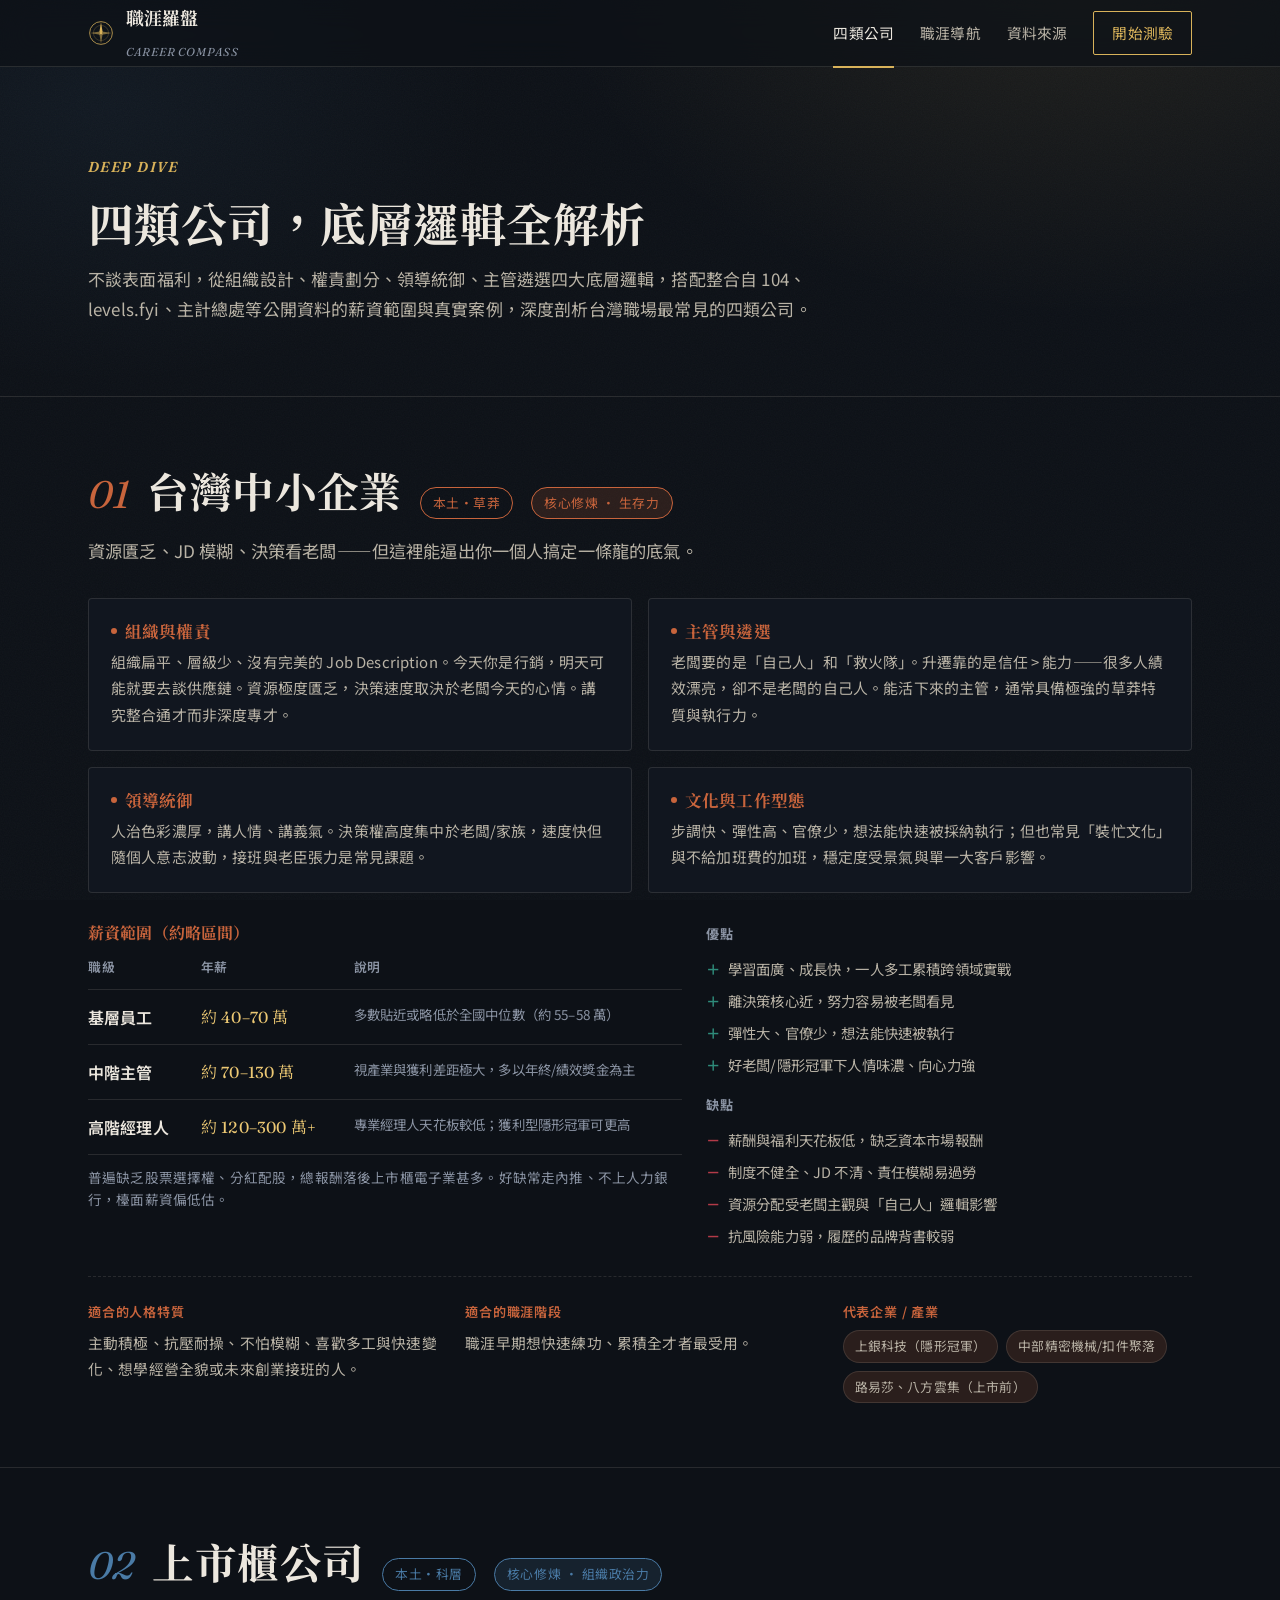
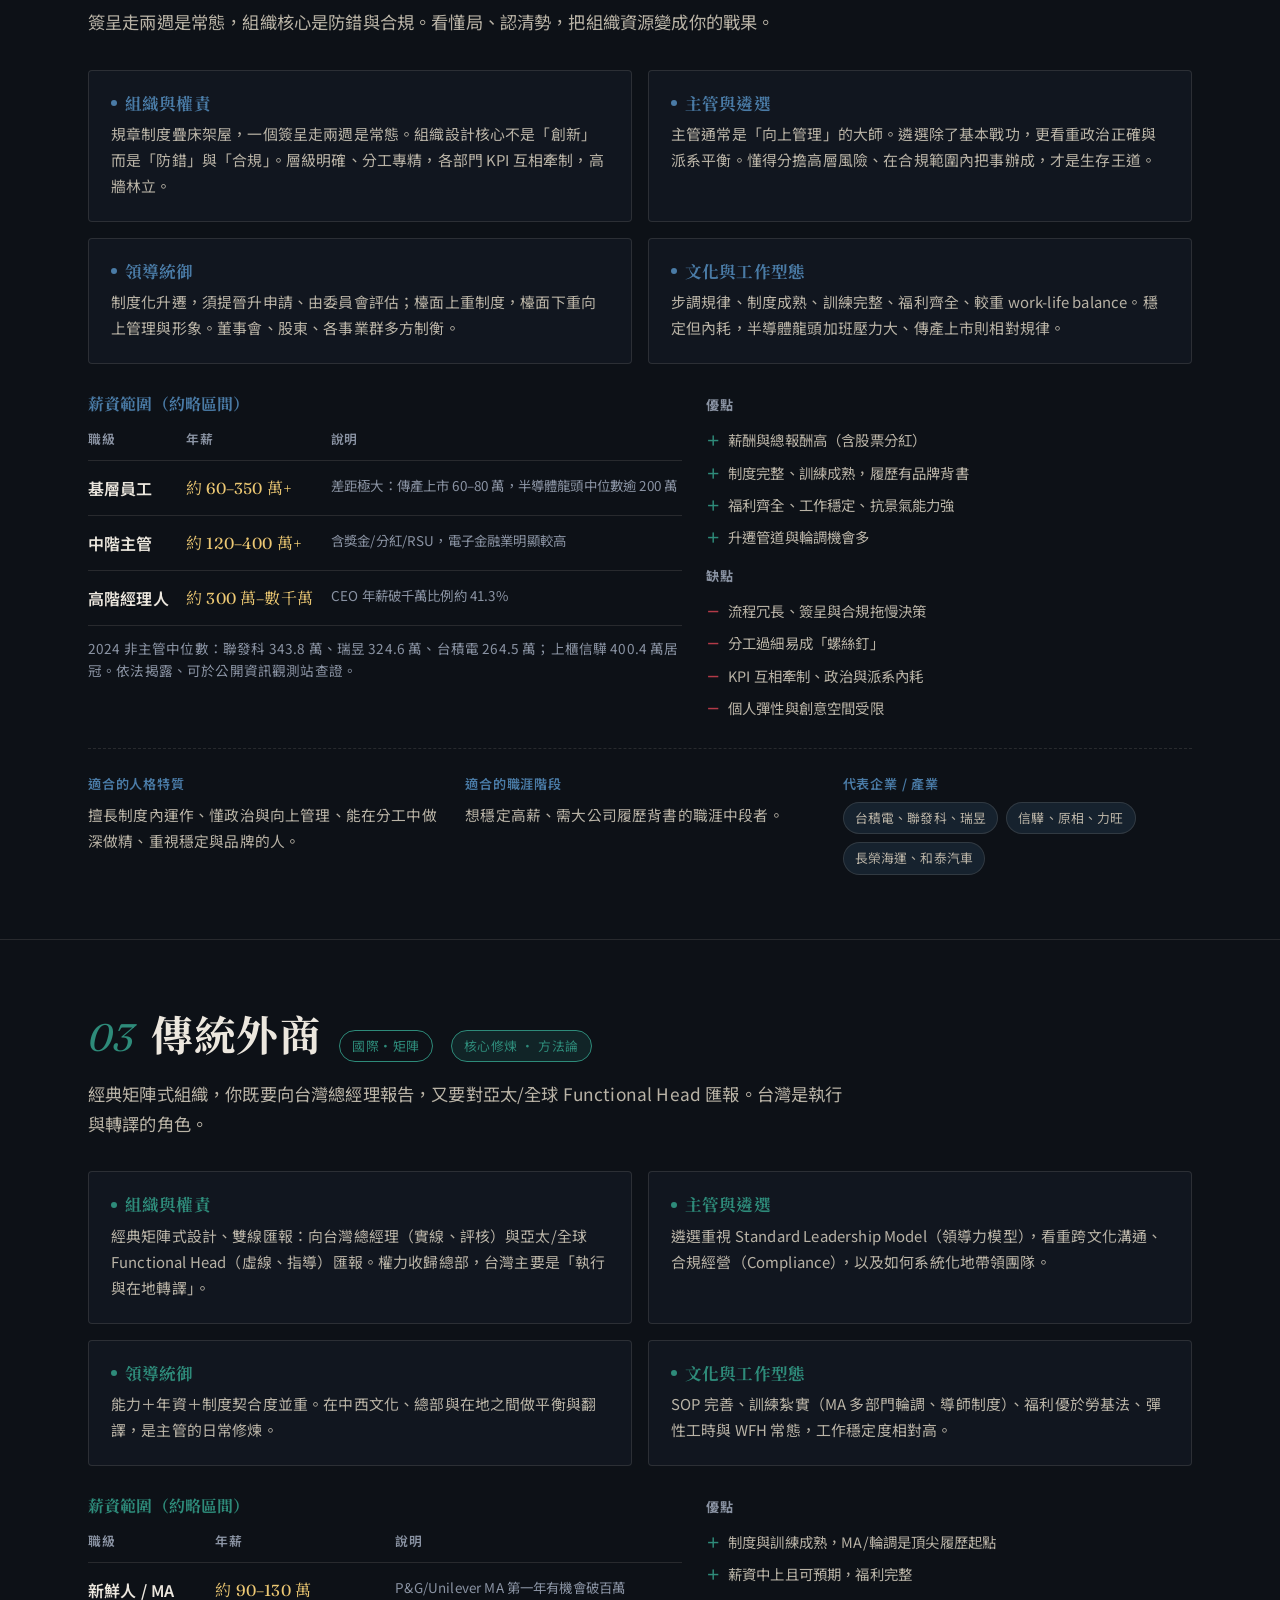
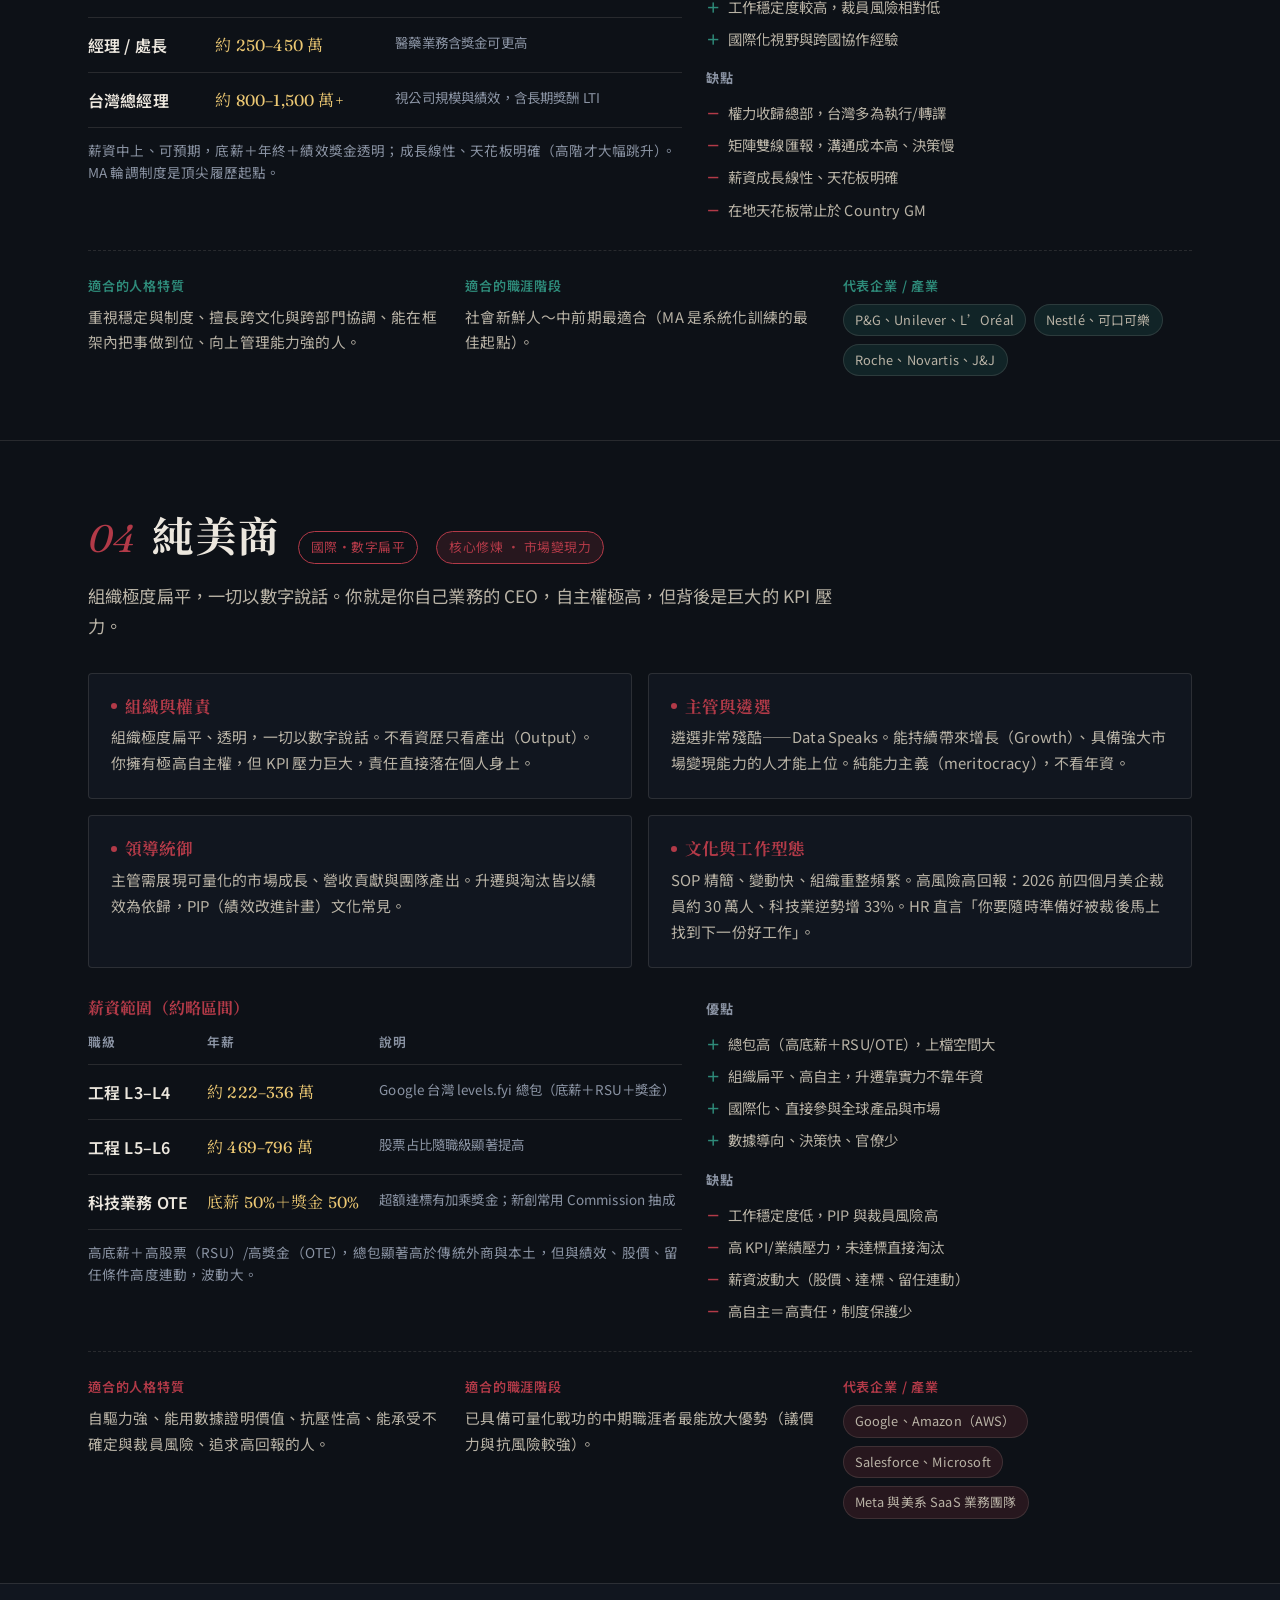
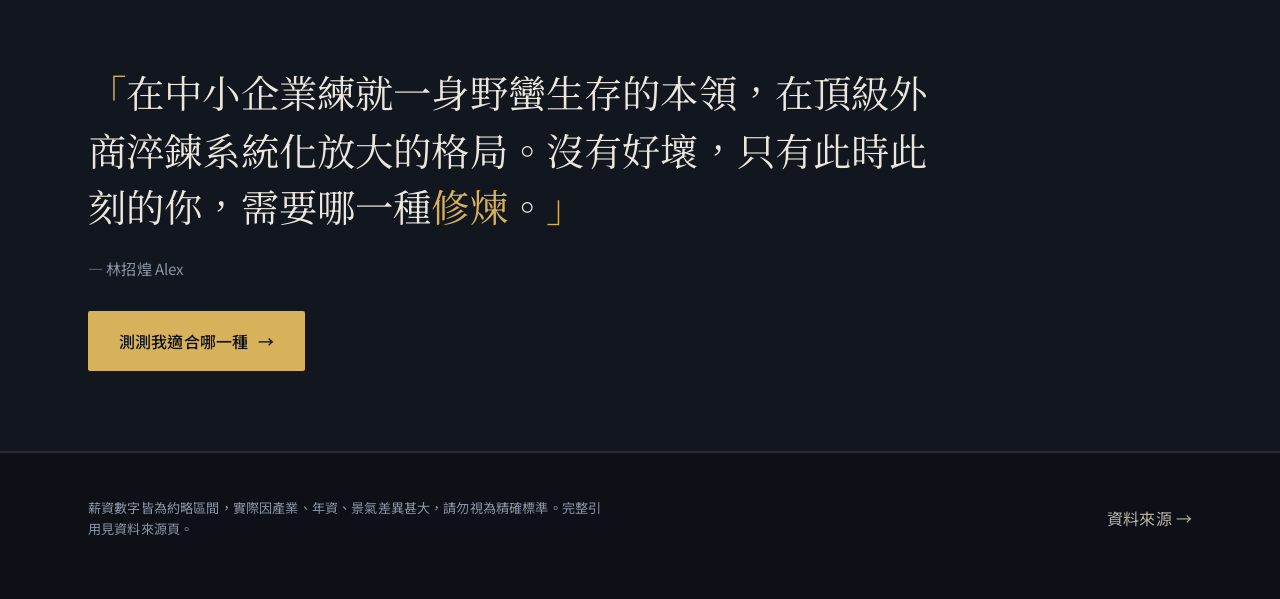
==== companies.html @ cc885fce "feat: 職涯羅盤 Career Compass 互動式視覺化網站 - 六頁靜態網站（index/companies/quiz/result/navigator/sources） - 2×2 模型定" ====
<!DOCTYPE html>
<html lang="zh-Hant">
<head>
<meta charset="UTF-8" />
<meta name="viewport" content="width=device-width, initial-scale=1.0" />
<title>四類公司深度剖析 — 職涯羅盤</title>
<meta name="description" content="台灣中小企業、上市櫃公司、傳統外商、純美商——薪資範圍、組織權責、領導遴選、文化與真實案例的深度比較。" />
<link rel="preconnect" href="https://fonts.googleapis.com" />
<link rel="preconnect" href="https://fonts.gstatic.com" crossorigin />
<link href="https://fonts.googleapis.com/css2?family=Fraunces:ital,opsz,wght@0,9..144,500;0,9..144,600;1,9..144,500;1,9..144,600&family=Noto+Sans+TC:wght@400;500;700&family=Noto+Serif+TC:wght@500;700;900&display=swap" rel="stylesheet" />
<link rel="stylesheet" href="css/styles.css" />
</head>
<body>

<header class="nav">
  <div class="wrap nav-inner">
    <a class="brand" href="index.html">
      <svg class="rose" viewBox="0 0 48 48" fill="none" aria-hidden="true">
        <circle cx="24" cy="24" r="21" stroke="currentColor" stroke-width="1.4"/>
        <circle cx="24" cy="24" r="14" stroke="currentColor" stroke-width="0.8" opacity="0.5"/>
        <path d="M24 4 L27 22 L24 24 L21 22 Z" fill="currentColor"/>
        <path d="M24 44 L21 26 L24 24 L27 26 Z" fill="currentColor" opacity="0.55"/>
        <path d="M4 24 L22 21 L24 24 L22 27 Z" fill="currentColor" opacity="0.55"/>
        <path d="M44 24 L26 27 L24 24 L26 21 Z" fill="currentColor" opacity="0.55"/>
        <circle cx="24" cy="24" r="2.4" fill="currentColor"/>
      </svg>
      <span>職涯羅盤<br><small>CAREER COMPASS</small></span>
    </a>
    <nav class="nav-links">
      <a href="companies.html">四類公司</a>
      <a href="navigator.html">職涯導航</a>
      <a href="sources.html">資料來源</a>
      <a class="nav-cta" href="quiz.html">開始測驗</a>
    </nav>
    <button class="nav-toggle" aria-label="選單">
      <svg width="26" height="26" viewBox="0 0 24 24" fill="none" stroke="currentColor" stroke-width="1.6"><path d="M3 6h18M3 12h18M3 18h18"/></svg>
    </button>
  </div>
</header>

<main>
  <section class="section" style="padding-bottom:24px">
    <div class="wrap">
      <div class="section-head">
        <span class="section-num">DEEP DIVE</span>
        <h2>四類公司，底層邏輯全解析</h2>
        <p>不談表面福利，從組織設計、權責劃分、領導統御、主管遴選四大底層邏輯，搭配整合自 104、levels.fyi、主計總處等公開資料的薪資範圍與真實案例，深度剖析台灣職場最常見的四類公司。</p>
      </div>
    </div>
  </section>

  <div id="blocks"></div>

  <section class="quote-band">
    <div class="wrap">
      <p class="bigquote"><span class="mark">「</span>在中小企業練就一身野蠻生存的本領，在頂級外商淬鍊系統化放大的格局。沒有好壞，只有此時此刻的你，需要哪一種<span style="color:var(--gold)">修煉</span>。<span class="mark">」</span></p>
      <p class="by">— 林招煌 Alex</p>
      <div style="margin-top:30px"><a class="btn btn-gold" href="quiz.html">測測我適合哪一種 <span class="arrow">→</span></a></div>
    </div>
  </section>
</main>

<footer class="footer">
  <div class="wrap footer-inner">
    <div class="small">薪資數字皆為約略區間，實際因產業、年資、景氣差異甚大，請勿視為精確標準。完整引用見資料來源頁。</div>
    <div><a href="sources.html">資料來源 →</a></div>
  </div>
</footer>

<noscript><div class="wrap" style="padding:40px 0;color:var(--paper-dim)">本站的互動內容需要啟用 JavaScript。</div></noscript>
<script src="js/data.js"></script>
<script src="js/main.js"></script>
<script>
(function () {
  var root = document.getElementById('blocks');
  if (!root || !window.CC) return;
  CC.ORDER.forEach(function (k, i) {
    var c = CC.COMPANIES[k];
    var sec = document.createElement('section');
    sec.className = 'company-block reveal';
    sec.id = k;
    sec.style.setProperty('--co', c.color);
    sec.style.setProperty('--co-soft', c.colorSoft);

    var dims = c.dimensions.map(function (d) {
      return '<div class="dim"><h4>' + d.h + '</h4><p>' + d.t + '</p></div>';
    }).join('');

    var sal = c.salary.map(function (s) {
      return '<tr><td class="lv">' + s.lv + '</td><td class="rg">' + s.range + '</td><td class="nt">' + s.note + '</td></tr>';
    }).join('');

    var pros = c.pros.map(function (p) { return '<li>' + p + '</li>'; }).join('');
    var cons = c.cons.map(function (p) { return '<li>' + p + '</li>'; }).join('');
    var tags = c.examples.map(function (e) { return '<span>' + e + '</span>'; }).join('');

    sec.innerHTML =
      '<div class="wrap">' +
        '<div class="company-head">' +
          '<span class="ord">0' + (i + 1) + '</span>' +
          '<h2>' + c.name + '</h2>' +
          '<span class="pill">' + c.quadrant + '</span>' +
          '<span class="pill" style="background:var(--co-soft)">核心修煉 · ' + c.ability + '</span>' +
        '</div>' +
        '<p class="company-lead">' + c.oneLiner + '</p>' +
        '<div class="dim-grid">' + dims + '</div>' +
        '<div class="info-cols">' +
          '<div>' +
            '<h4 style="color:var(--co);margin-bottom:14px">薪資範圍（約略區間）</h4>' +
            '<table class="salary-table"><thead><tr><th>職級</th><th>年薪</th><th>說明</th></tr></thead><tbody>' + sal + '</tbody></table>' +
            '<p class="salary-foot">' + c.salaryNote + '</p>' +
          '</div>' +
          '<div class="proscons">' +
            '<div class="pc pros"><h5>優點</h5><ul>' + pros + '</ul></div>' +
            '<div class="pc cons"><h5>缺點</h5><ul>' + cons + '</ul></div>' +
          '</div>' +
        '</div>' +
        '<div class="fit-row">' +
          '<div class="fb"><div class="k">適合的人格特質</div><div class="v">' + c.fit + '</div></div>' +
          '<div class="fb"><div class="k">適合的職涯階段</div><div class="v">' + c.stageFit + '</div></div>' +
          '<div class="fb"><div class="k">代表企業 / 產業</div><div class="tags">' + tags + '</div></div>' +
        '</div>' +
      '</div>';
    root.appendChild(sec);
  });

  // reveal
  document.querySelectorAll('.company-block.reveal').forEach(function (el) {
    if ('IntersectionObserver' in window) {
      new IntersectionObserver(function (es, o) {
        es.forEach(function (e) { if (e.isIntersecting) { e.target.classList.add('in'); o.disconnect(); } });
      }, { threshold: 0.06 }).observe(el);
    } else { el.classList.add('in'); }
  });

  // 若帶 hash，捲動定位
  if (location.hash) {
    var t = document.getElementById(location.hash.slice(1));
    if (t) setTimeout(function () { t.scrollIntoView({ behavior: 'smooth' }); }, 200);
  }
})();
</script>
</body>
</html>
---- css/styles.css ----
/* =========================================================================
   Career Compass — 設計系統「墨色羅盤 / Editorial Compass」
   深墨藍底 · 羅盤金強調 · 編輯雜誌感襯線標題 · 四類公司識別色
   ========================================================================= */

:root {
  /* 底色層次 */
  --ink-900: #0d1117;
  --ink-850: #11161f;
  --ink-800: #161c27;
  --ink-700: #1d2530;
  --ink-600: #283140;
  --line: rgba(232, 226, 211, 0.12);
  --line-strong: rgba(232, 226, 211, 0.22);

  /* 文字 */
  --paper: #ece7de;       /* 暖白 */
  --paper-dim: #b9b3a6;
  --muted: #8a93a3;
  --muted-2: #5f6877;

  /* 強調：羅盤金 */
  --gold: #d8b25a;
  --gold-bright: #ecc873;
  --gold-soft: rgba(216, 178, 90, 0.14);

  /* 四類公司 */
  --c-sme: #c8643c;       /* 中小：土橙 */
  --c-listed: #4a7ba6;    /* 上市櫃：鋼藍 */
  --c-mnc: #2e8b7a;       /* 傳統外商：墨綠 */
  --c-us: #b23a48;        /* 純美商：酒紅 */

  /* 字型 */
  --serif: "Noto Serif TC", "Songti TC", serif;
  --sans: "Noto Sans TC", -apple-system, "PingFang TC", "Microsoft JhengHei", sans-serif;
  --latin: "Fraunces", "Noto Serif TC", serif;

  --maxw: 1160px;
  --radius: 4px;
  --ease: cubic-bezier(0.22, 0.61, 0.36, 1);
}

* { box-sizing: border-box; margin: 0; padding: 0; }

html { scroll-behavior: smooth; }

body {
  background: var(--ink-900);
  color: var(--paper);
  font-family: var(--sans);
  font-size: 16px;
  line-height: 1.75;
  letter-spacing: 0.01em;
  -webkit-font-smoothing: antialiased;
  overflow-x: hidden;
  /* 氛圍：細微金色徑向光暈 + 噪點 */
  background-image:
    radial-gradient(900px 600px at 85% -5%, rgba(216, 178, 90, 0.10), transparent 60%),
    radial-gradient(700px 500px at 8% 12%, rgba(74, 123, 166, 0.08), transparent 55%);
  background-attachment: fixed;
}

/* 噪點顆粒覆層 */
body::before {
  content: "";
  position: fixed; inset: 0; z-index: 0; pointer-events: none;
  opacity: 0.035;
  background-image: url("data:image/svg+xml,%3Csvg xmlns='http://www.w3.org/2000/svg' width='120' height='120'%3E%3Cfilter id='n'%3E%3CfeTurbulence type='fractalNoise' baseFrequency='0.85' numOctaves='3'/%3E%3C/filter%3E%3Crect width='100%25' height='100%25' filter='url(%23n)'/%3E%3C/svg%3E");
}

img { max-width: 100%; display: block; }
a { color: inherit; text-decoration: none; }

.wrap { max-width: var(--maxw); margin: 0 auto; padding: 0 28px; position: relative; z-index: 1; }

/* ---------- 字體基礎 ---------- */
h1, h2, h3, h4 { font-family: var(--serif); font-weight: 700; line-height: 1.22; letter-spacing: 0.01em; }
.serif { font-family: var(--serif); }
.latin { font-family: var(--latin); font-optical-sizing: auto; }

.eyebrow {
  font-family: var(--latin); font-style: italic;
  color: var(--gold); font-size: 0.95rem; letter-spacing: 0.06em;
  display: inline-flex; align-items: center; gap: 0.6em;
}
.eyebrow::before {
  content: ""; width: 34px; height: 1px; background: var(--gold); opacity: 0.7;
}

.section-num {
  font-family: var(--latin); font-weight: 600; font-style: italic;
  color: var(--gold); font-size: 0.9rem; letter-spacing: 0.1em;
}

/* ---------- 頂部導覽 ---------- */
.nav {
  position: sticky; top: 0; z-index: 50;
  backdrop-filter: blur(14px);
  background: rgba(13, 17, 23, 0.72);
  border-bottom: 1px solid var(--line);
}
.nav-inner { display: flex; align-items: center; justify-content: space-between; height: 66px; }
.brand { display: flex; align-items: center; gap: 12px; font-family: var(--serif); font-weight: 700; font-size: 1.12rem; }
.brand .rose { width: 26px; height: 26px; color: var(--gold); animation: spin 36s linear infinite; }
.brand small { font-family: var(--latin); font-style: italic; color: var(--muted); font-weight: 400; font-size: 0.72rem; letter-spacing: 0.08em; }
@keyframes spin { to { transform: rotate(360deg); } }

.nav-links { display: flex; align-items: center; gap: 26px; }
.nav-links a { color: var(--paper-dim); font-size: 0.92rem; position: relative; transition: color 0.25s; }
.nav-links a:hover, .nav-links a.active { color: var(--paper); }
.nav-links a.active::after {
  content: ""; position: absolute; left: 0; right: 0; bottom: -22px; height: 2px; background: var(--gold);
}
.nav-cta {
  border: 1px solid var(--gold); color: var(--gold) !important;
  padding: 8px 18px; border-radius: 2px; font-size: 0.88rem;
  transition: all 0.25s var(--ease);
}
.nav-cta:hover { background: var(--gold); color: var(--ink-900) !important; }
.nav-toggle { display: none; background: none; border: 0; color: var(--paper); cursor: pointer; }

/* ---------- 按鈕 ---------- */
.btn {
  display: inline-flex; align-items: center; gap: 0.6em;
  font-family: var(--sans); font-weight: 500; font-size: 1rem;
  padding: 15px 30px; border-radius: 2px; cursor: pointer;
  border: 1px solid transparent; transition: all 0.28s var(--ease);
}
.btn-gold { background: var(--gold); color: var(--ink-900); }
.btn-gold:hover { background: var(--gold-bright); transform: translateY(-2px); box-shadow: 0 12px 30px -12px var(--gold); }
.btn-ghost { border-color: var(--line-strong); color: var(--paper); }
.btn-ghost:hover { border-color: var(--gold); color: var(--gold); }
.btn .arrow { transition: transform 0.28s var(--ease); }
.btn:hover .arrow { transform: translateX(4px); }

/* ---------- Hero ---------- */
.hero { position: relative; padding: 96px 0 72px; }
.hero-grid { display: grid; grid-template-columns: 1.15fr 0.85fr; gap: 56px; align-items: center; }
.hero h1 {
  font-size: clamp(2.6rem, 6vw, 4.6rem); line-height: 1.06; margin: 22px 0 8px;
}
.hero h1 .accent { color: var(--gold); font-style: italic; font-family: var(--latin); }
.hero .lede { color: var(--paper-dim); font-size: 1.16rem; max-width: 30em; margin: 22px 0 18px; }
.hero .byline { color: var(--muted); font-size: 0.9rem; margin-bottom: 30px; }
.hero-cta { display: flex; gap: 14px; flex-wrap: wrap; }

/* 羅盤視覺 */
.compass-art { position: relative; aspect-ratio: 1; max-width: 420px; margin-left: auto; }
.compass-art svg { width: 100%; height: auto; overflow: visible; }

/* ---------- 區塊標題 ---------- */
.section { padding: 84px 0; position: relative; }
.section-head { max-width: 46em; margin-bottom: 48px; }
.section-head h2 { font-size: clamp(1.9rem, 3.6vw, 2.9rem); margin: 14px 0 14px; }
.section-head p { color: var(--paper-dim); font-size: 1.06rem; }
.divider { height: 1px; background: var(--line); border: 0; }

/* ---------- 四類公司卡 ---------- */
.cards-4 { display: grid; grid-template-columns: repeat(4, 1fr); gap: 18px; }
.ccard {
  position: relative; background: var(--ink-800); border: 1px solid var(--line);
  border-radius: var(--radius); padding: 26px 22px 24px; overflow: hidden;
  transition: transform 0.3s var(--ease), border-color 0.3s, box-shadow 0.3s;
}
.ccard { --co: var(--gold); }
.ccard::before { content: ""; position: absolute; left: 0; top: 0; bottom: 0; width: 3px; background: var(--co); }
.ccard:hover { transform: translateY(-6px); border-color: var(--co); box-shadow: 0 24px 48px -28px rgba(0,0,0,0.8); }
.ccard .qd { font-family: var(--latin); font-style: italic; color: var(--muted); font-size: 0.78rem; letter-spacing: 0.05em; }
.ccard h3 { font-size: 1.32rem; margin: 6px 0 4px; }
.ccard .ability { display: inline-block; color: var(--co); font-weight: 600; font-size: 0.9rem; margin-bottom: 12px; }
.ccard p { color: var(--paper-dim); font-size: 0.92rem; line-height: 1.7; }
.ccard .num { position: absolute; right: 16px; top: 12px; font-family: var(--latin); font-style: italic; font-size: 2.4rem; color: var(--line-strong); }

/* ---------- 公司深度剖析 ---------- */
.company-block { padding: 64px 0; border-top: 1px solid var(--line); position: relative; }
.company-head { display: flex; align-items: baseline; gap: 18px; flex-wrap: wrap; margin-bottom: 8px; }
.company-head .ord { font-family: var(--latin); font-style: italic; font-size: 2.4rem; color: var(--co); }
.company-head h2 { font-size: clamp(1.8rem, 4vw, 2.6rem); }
.company-head .pill {
  font-size: 0.8rem; color: var(--co); border: 1px solid var(--co);
  padding: 4px 12px; border-radius: 999px; letter-spacing: 0.04em;
}
.company-lead { color: var(--paper-dim); font-size: 1.08rem; max-width: 44em; margin: 6px 0 32px; }
.dim-grid { display: grid; grid-template-columns: repeat(2, 1fr); gap: 16px; margin-bottom: 30px; }
.dim {
  background: var(--ink-850); border: 1px solid var(--line); border-radius: var(--radius);
  padding: 22px 22px; transition: border-color 0.25s;
}
.dim:hover { border-color: var(--co); }
.dim h4 { font-size: 1.04rem; color: var(--co); margin-bottom: 8px; display: flex; align-items: center; gap: 8px; }
.dim h4::before { content: ""; width: 6px; height: 6px; border-radius: 50%; background: var(--co); }
.dim p { color: var(--paper-dim); font-size: 0.93rem; }

.info-cols { display: grid; grid-template-columns: 1.1fr 0.9fr; gap: 24px; }
.salary-table { width: 100%; border-collapse: collapse; }
.salary-table th { text-align: left; font-family: var(--sans); font-weight: 600; color: var(--muted); font-size: 0.8rem; padding: 0 0 10px; border-bottom: 1px solid var(--line); letter-spacing: 0.04em; }
.salary-table td { padding: 13px 0; border-bottom: 1px solid var(--line); vertical-align: top; }
.salary-table .lv { font-weight: 600; white-space: nowrap; padding-right: 16px; }
.salary-table .rg { font-family: var(--latin); color: var(--gold-bright); white-space: nowrap; padding-right: 16px; }
.salary-table .nt { color: var(--muted); font-size: 0.84rem; }
.salary-foot { color: var(--muted); font-size: 0.85rem; margin-top: 12px; line-height: 1.6; }

.proscons { display: grid; gap: 16px; }
.pc h5 { font-size: 0.82rem; letter-spacing: 0.08em; color: var(--muted); margin-bottom: 10px; text-transform: uppercase; }
.pc ul { list-style: none; display: grid; gap: 7px; }
.pc li { font-size: 0.9rem; color: var(--paper-dim); padding-left: 22px; position: relative; }
.pc.pros li::before { content: "＋"; position: absolute; left: 0; color: var(--c-mnc); font-weight: 700; }
.pc.cons li::before { content: "－"; position: absolute; left: 0; color: var(--c-us); font-weight: 700; }

.fit-row { display: flex; gap: 28px; flex-wrap: wrap; margin-top: 28px; padding-top: 24px; border-top: 1px dashed var(--line); }
.fit-row .fb { flex: 1; min-width: 220px; }
.fit-row .fb .k { color: var(--co); font-weight: 600; font-size: 0.82rem; letter-spacing: 0.06em; margin-bottom: 6px; }
.fit-row .fb .v { color: var(--paper-dim); font-size: 0.92rem; }
.tags { display: flex; flex-wrap: wrap; gap: 8px; margin-top: 4px; }
.tags span { font-size: 0.8rem; color: var(--paper-dim); background: var(--co-soft, var(--gold-soft)); border: 1px solid var(--line); padding: 4px 11px; border-radius: 999px; }

/* ---------- 金句 ---------- */
.quote-band { padding: 80px 0; border-top: 1px solid var(--line); border-bottom: 1px solid var(--line); background: var(--ink-850); }
.bigquote { font-family: var(--serif); font-size: clamp(1.5rem, 3.4vw, 2.4rem); line-height: 1.45; max-width: 22em; }
.bigquote .mark { color: var(--gold); font-family: var(--latin); }
.bigquote + .by { color: var(--muted); margin-top: 18px; font-size: 0.95rem; }

/* ---------- 測驗 ---------- */
.quiz-shell { max-width: 760px; margin: 0 auto; padding: 60px 0 100px; }
.progress { height: 3px; background: var(--ink-700); border-radius: 999px; overflow: hidden; margin-bottom: 8px; }
.progress > i { display: block; height: 100%; width: 0; background: linear-gradient(90deg, var(--gold), var(--gold-bright)); transition: width 0.5s var(--ease); }
.progress-meta { display: flex; justify-content: space-between; color: var(--muted); font-size: 0.82rem; margin-bottom: 40px; font-family: var(--latin); font-style: italic; }

.qcard { animation: rise 0.5s var(--ease) both; }
@keyframes rise { from { opacity: 0; transform: translateY(18px); } to { opacity: 1; transform: none; } }
.qcard .qn { font-family: var(--latin); font-style: italic; color: var(--gold); font-size: 1rem; }
.qcard h2 { font-size: clamp(1.5rem, 3.4vw, 2.1rem); margin: 10px 0 30px; }
.opts { display: grid; gap: 13px; }
.opt {
  text-align: left; width: 100%; cursor: pointer;
  background: var(--ink-800); border: 1px solid var(--line); border-radius: var(--radius);
  padding: 18px 20px; color: var(--paper); font-family: var(--sans); font-size: 1.02rem; line-height: 1.5;
  display: flex; align-items: center; gap: 16px;
  transition: all 0.22s var(--ease);
}
.opt .mk {
  flex: none; width: 30px; height: 30px; border-radius: 50%; border: 1px solid var(--line-strong);
  display: grid; place-items: center; font-family: var(--latin); font-style: italic; color: var(--muted); font-size: 0.95rem;
  transition: all 0.22s var(--ease);
}
.opt:hover { border-color: var(--gold); transform: translateX(4px); background: var(--ink-700); }
.opt:hover .mk { border-color: var(--gold); color: var(--gold); }
.opt.sel { border-color: var(--gold); background: var(--gold-soft); }
.opt.sel .mk { background: var(--gold); color: var(--ink-900); border-color: var(--gold); }
.quiz-nav { display: flex; justify-content: space-between; margin-top: 34px; }
.quiz-nav .lnk { background: none; border: 0; color: var(--muted); cursor: pointer; font-size: 0.95rem; font-family: var(--sans); }
.quiz-nav .lnk:hover { color: var(--paper); }
.quiz-nav .lnk:disabled { opacity: 0; pointer-events: none; }

/* ---------- 結果頁 ---------- */
.result-hero { padding: 70px 0 30px; text-align: center; }
.result-hero .eyebrow { justify-content: center; }
.result-hero h1 { font-size: clamp(2.2rem, 6vw, 4rem); margin: 14px 0 6px; }
.result-hero h1 .nm { color: var(--co); }
.result-hero .ability-line { color: var(--paper-dim); font-size: 1.12rem; max-width: 34em; margin: 14px auto 0; }

.result-grid { display: grid; grid-template-columns: 1fr 1fr; gap: 22px; margin-top: 18px; }
.panel { background: var(--ink-800); border: 1px solid var(--line); border-radius: var(--radius); padding: 28px; }
.panel h3 { font-size: 1.2rem; margin-bottom: 4px; }
.panel .sub { color: var(--muted); font-size: 0.86rem; margin-bottom: 20px; }
.panel.full { grid-column: 1 / -1; }

.match-row { display: flex; align-items: center; gap: 14px; margin-bottom: 14px; }
.match-row .nm { width: 96px; flex: none; font-size: 0.92rem; }
.match-row .bar { flex: 1; height: 9px; background: var(--ink-700); border-radius: 999px; overflow: hidden; }
.match-row .bar > i { display: block; height: 100%; width: 0; border-radius: 999px; transition: width 0.9s var(--ease); }
.match-row .pct { width: 48px; text-align: right; font-family: var(--latin); color: var(--paper); }

.advice-box { background: var(--co-soft, var(--gold-soft)); border: 1px solid var(--line); border-left: 3px solid var(--co); border-radius: var(--radius); padding: 22px 24px; }
.advice-box .k { color: var(--co); font-weight: 600; margin-bottom: 8px; }
.advice-box p { color: var(--paper-dim); font-size: 0.96rem; }

.result-actions { display: flex; gap: 14px; justify-content: center; flex-wrap: wrap; margin: 44px 0 10px; }

/* ---------- 導航 / 時間軸 ---------- */
.timeline { position: relative; margin: 20px 0; }
.timeline::before { content: ""; position: absolute; left: 18px; top: 8px; bottom: 8px; width: 2px; background: var(--line); }
.tl-item { position: relative; padding: 0 0 38px 56px; }
.tl-item .dot { position: absolute; left: 9px; top: 4px; width: 20px; height: 20px; border-radius: 50%; background: var(--ink-900); border: 2px solid var(--gold); }
.tl-item .age { font-family: var(--latin); font-style: italic; color: var(--gold); font-size: 1.3rem; }
.tl-item .ph { color: var(--muted); font-size: 0.85rem; margin-bottom: 8px; }
.tl-item h3 { font-size: 1.2rem; margin-bottom: 8px; }
.tl-item p { color: var(--paper-dim); font-size: 0.96rem; max-width: 48em; }
.tl-item .recos { display: flex; gap: 8px; margin-top: 12px; flex-wrap: wrap; }
.tl-item .recos span { font-size: 0.82rem; padding: 5px 13px; border-radius: 999px; border: 1px solid; }

/* 中年危機數據 */
.facts { display: grid; grid-template-columns: repeat(4, 1fr); gap: 16px; }
.fact { background: var(--ink-800); border: 1px solid var(--line); border-radius: var(--radius); padding: 24px 20px; }
.fact .n { font-family: var(--latin); font-size: 2.1rem; color: var(--c-us); font-weight: 600; line-height: 1; }
.fact .d { color: var(--paper-dim); font-size: 0.88rem; margin-top: 12px; }

.checklist { width: 100%; border-collapse: collapse; margin-top: 8px; }
.checklist th, .checklist td { padding: 13px 16px; border-bottom: 1px solid var(--line); text-align: left; vertical-align: top; font-size: 0.92rem; }
.checklist th { color: var(--muted); font-family: var(--sans); font-weight: 600; font-size: 0.8rem; letter-spacing: 0.04em; }
.checklist th.plat { color: var(--c-listed); }
.checklist th.self { color: var(--gold); }
.checklist .q { color: var(--paper); }
.checklist .pv { color: var(--muted); }
.checklist .sv { color: var(--paper-dim); }

/* ---------- 來源頁 ---------- */
.src-group { margin-bottom: 40px; }
.src-group h3 { font-size: 1.2rem; margin-bottom: 16px; color: var(--gold); }
.src-list { list-style: none; display: grid; gap: 2px; }
.src-list li a { display: flex; gap: 12px; padding: 12px 14px; border-radius: var(--radius); color: var(--paper-dim); font-size: 0.94rem; transition: background 0.2s, color 0.2s; }
.src-list li a:hover { background: var(--ink-800); color: var(--paper); }
.src-list li a .idx { font-family: var(--latin); font-style: italic; color: var(--muted-2); flex: none; }
.src-list li a:hover .idx { color: var(--gold); }

/* ---------- 頁尾 ---------- */
.footer { border-top: 1px solid var(--line); padding: 44px 0 60px; color: var(--muted); }
.footer-inner { display: flex; justify-content: space-between; gap: 24px; flex-wrap: wrap; align-items: center; }
.footer a { color: var(--paper-dim); }
.footer a:hover { color: var(--gold); }
.footer .small { font-size: 0.82rem; max-width: 40em; line-height: 1.6; }

/* ---------- SVG 圖表動畫 ---------- */
@keyframes radarIn { from { transform: scale(0.2); opacity: 0; } to { transform: scale(1); opacity: 1; } }
@keyframes dotIn { from { transform: scale(0); opacity: 0; } to { transform: scale(1); opacity: 1; } }
@keyframes pulse { 0%,100% { transform: scale(1); opacity: 0.7; } 50% { transform: scale(1.35); opacity: 0.25; } }
.radar-wrap, .map-wrap { display: flex; justify-content: center; }
.radar-wrap svg, .map-wrap svg { width: 100%; max-width: 360px; height: auto; }

/* ---------- scroll reveal ---------- */
.reveal { opacity: 0; transform: translateY(26px); transition: opacity 0.7s var(--ease), transform 0.7s var(--ease); }
.reveal.in { opacity: 1; transform: none; }

/* ---------- RWD ---------- */
@media (max-width: 920px) {
  .hero-grid { grid-template-columns: 1fr; gap: 30px; }
  .compass-art { max-width: 320px; margin: 0 auto; }
  .cards-4 { grid-template-columns: repeat(2, 1fr); }
  .dim-grid, .info-cols, .result-grid { grid-template-columns: 1fr; }
  .facts { grid-template-columns: repeat(2, 1fr); }
  .nav-links { display: none; }
  .nav-toggle { display: block; }
}
@media (max-width: 560px) {
  .wrap { padding: 0 18px; }
  .cards-4, .facts { grid-template-columns: 1fr; }
  .company-head .ord { font-size: 1.8rem; }
  .checklist th:first-child, .checklist td:first-child { display: none; }
}
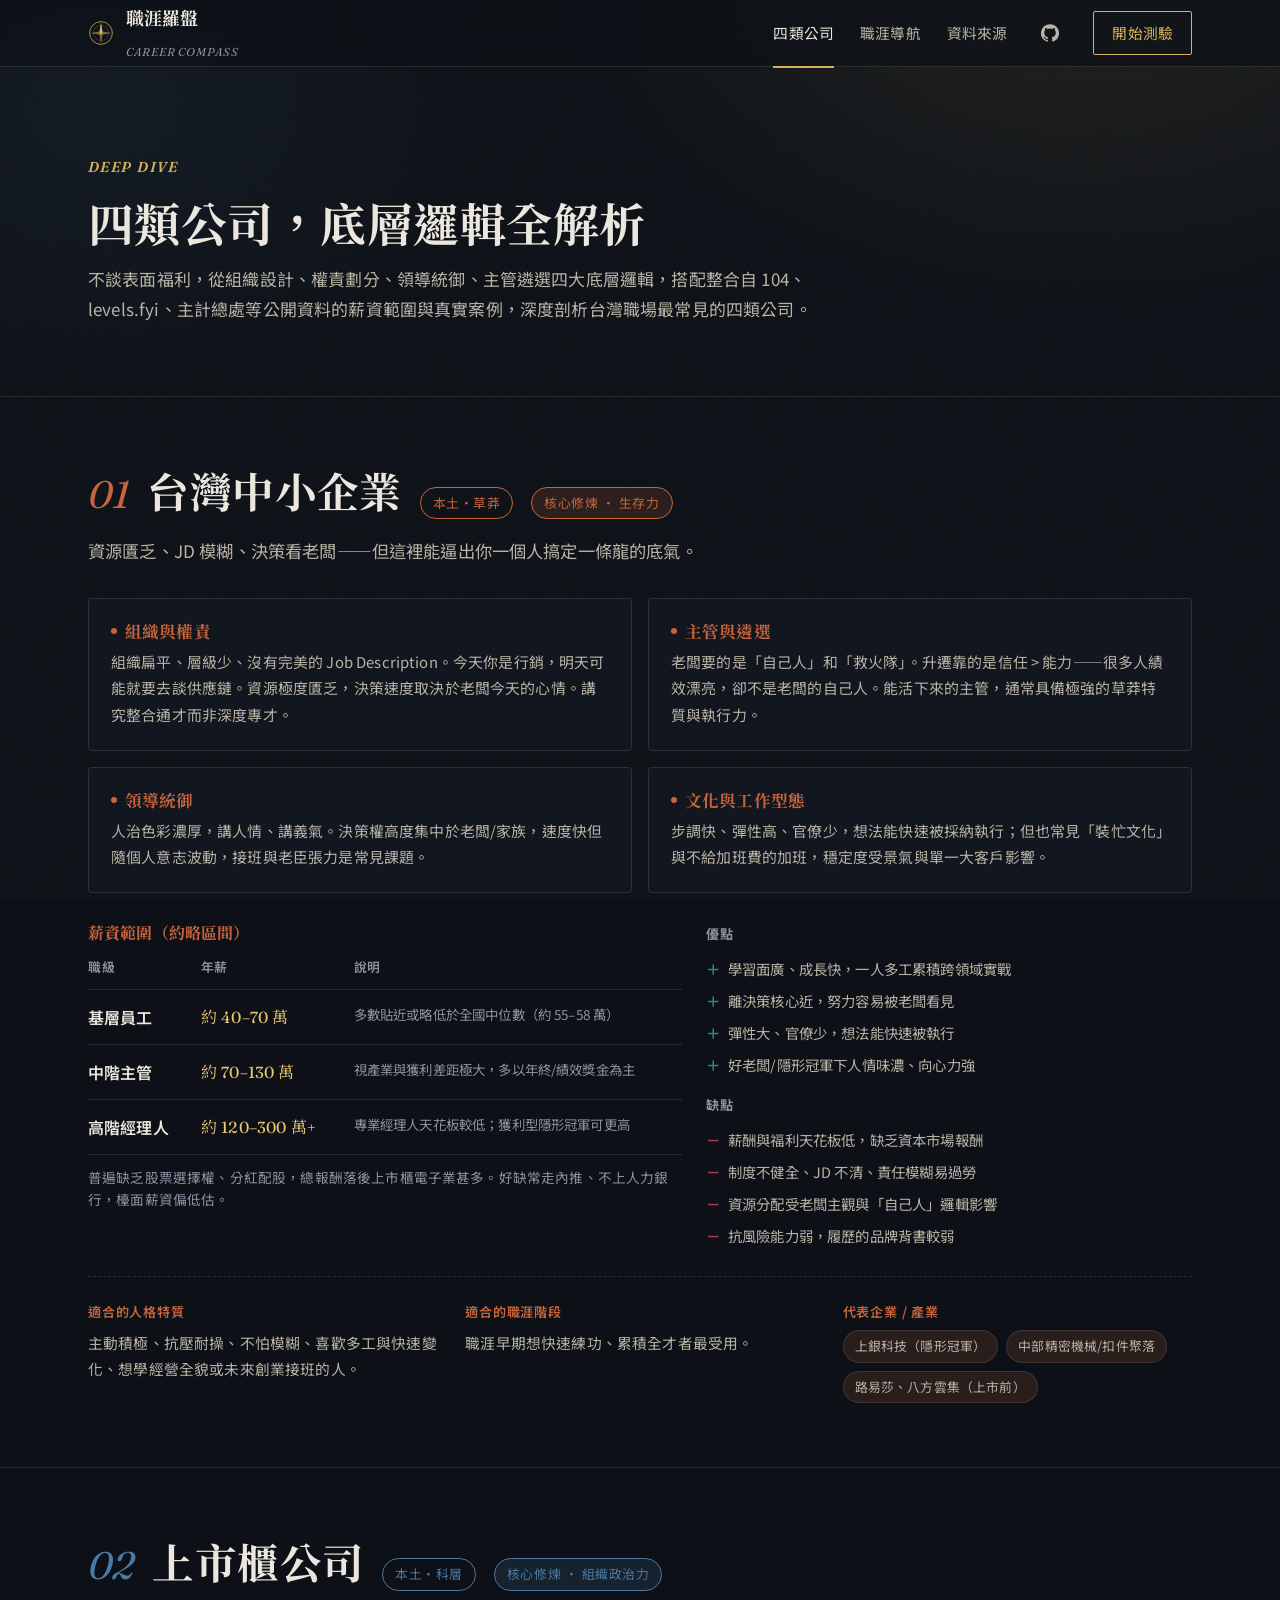
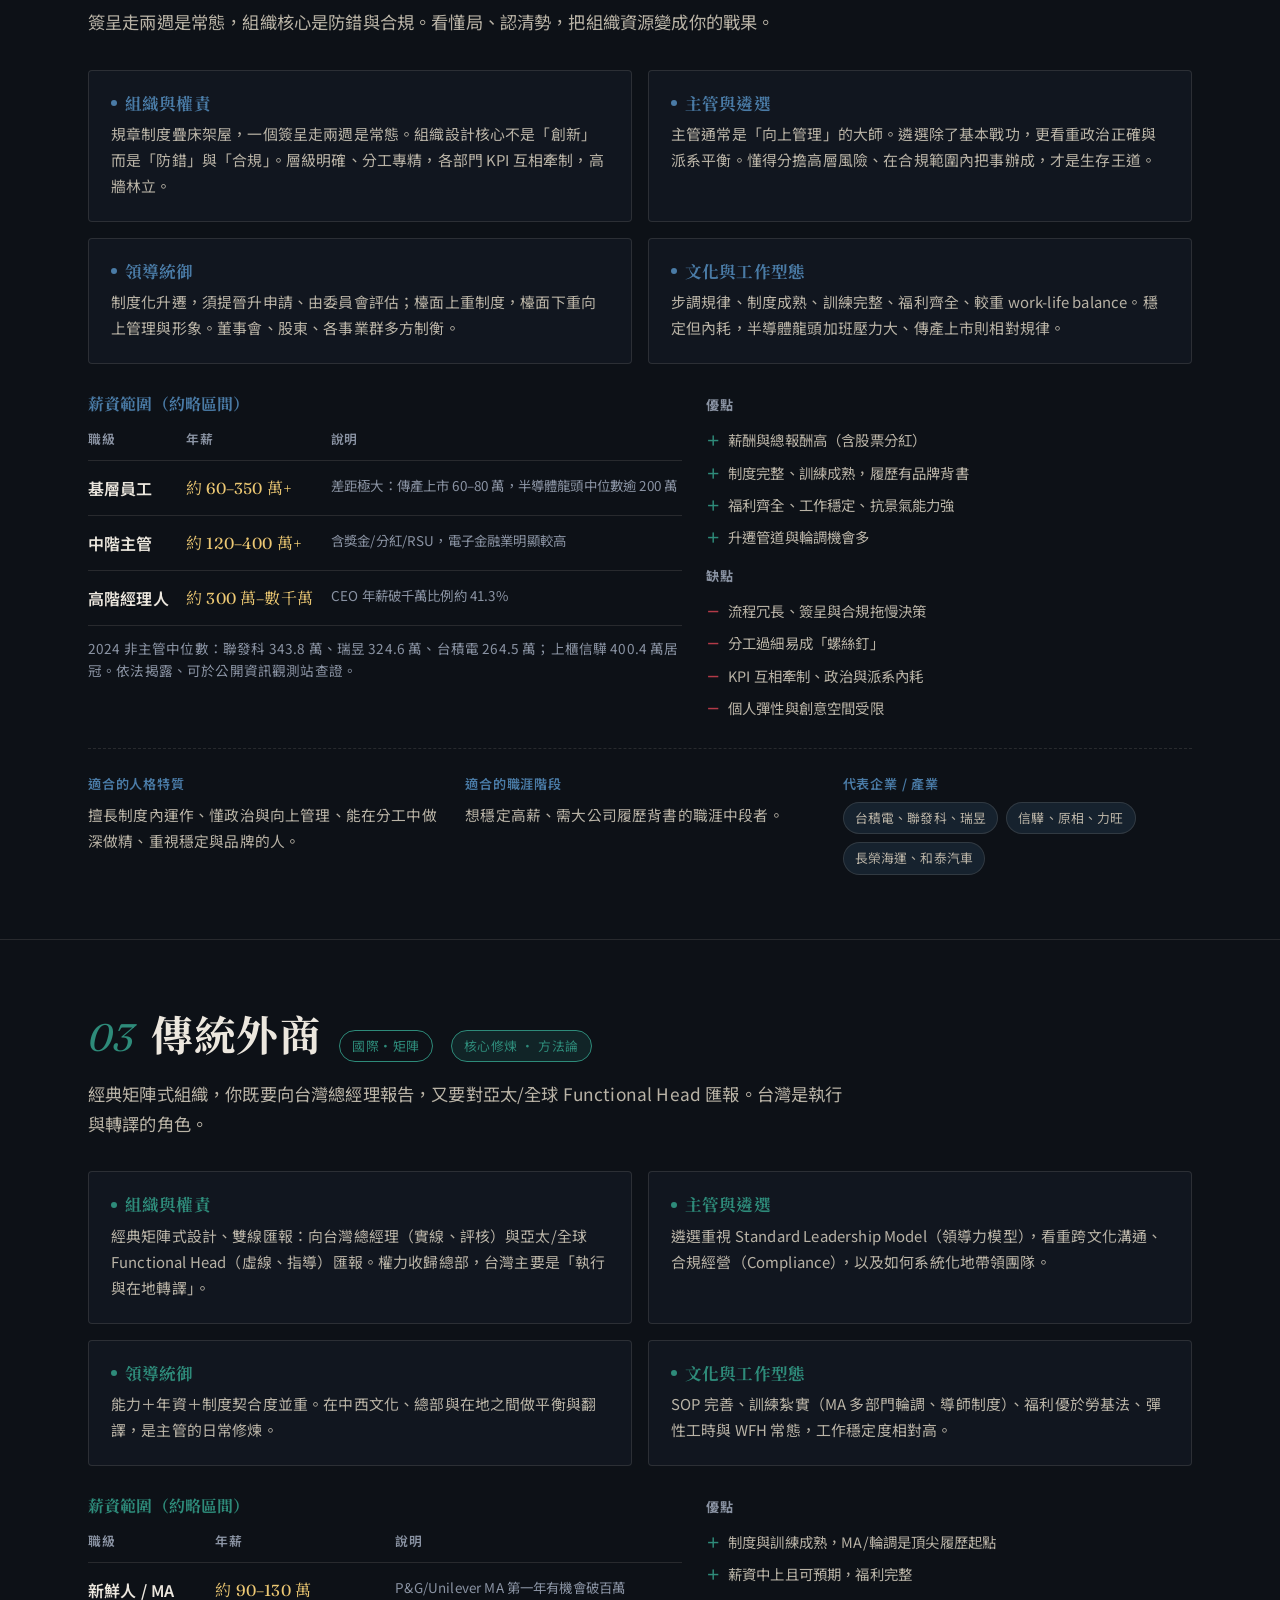
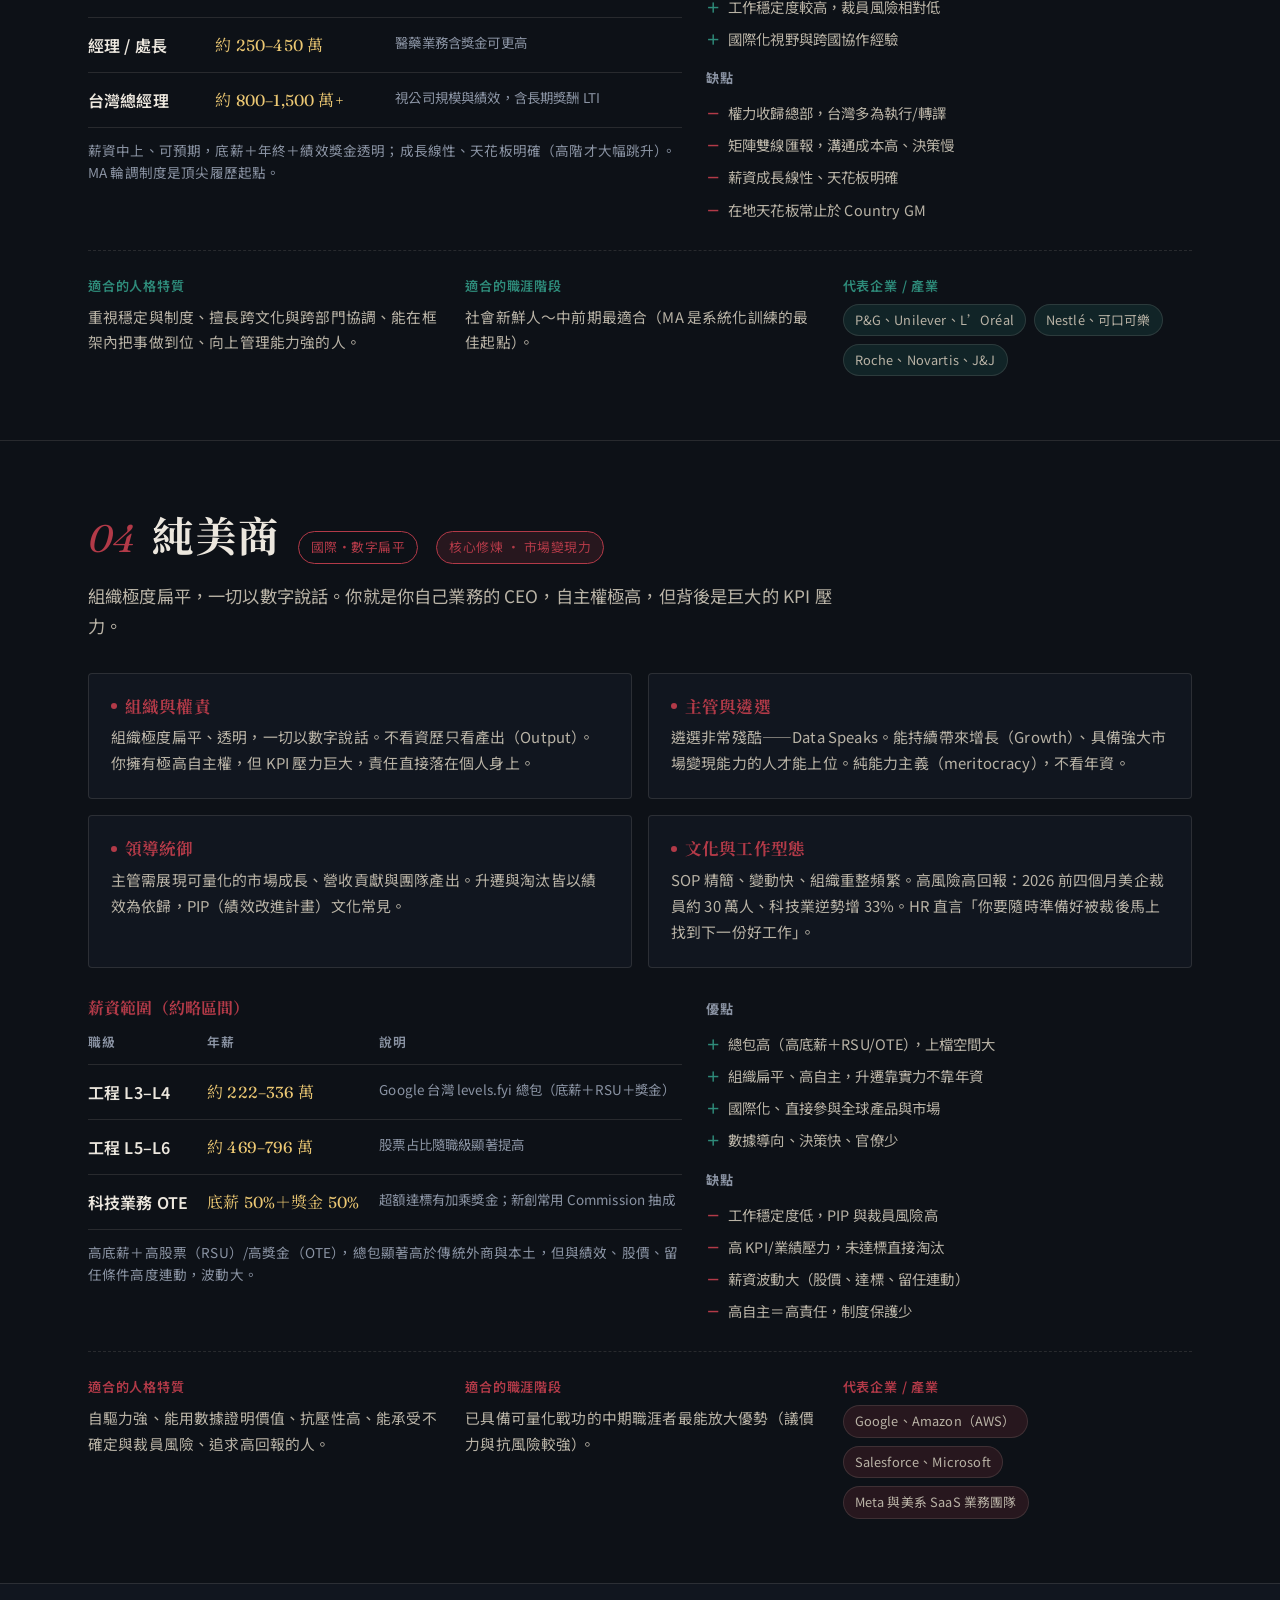
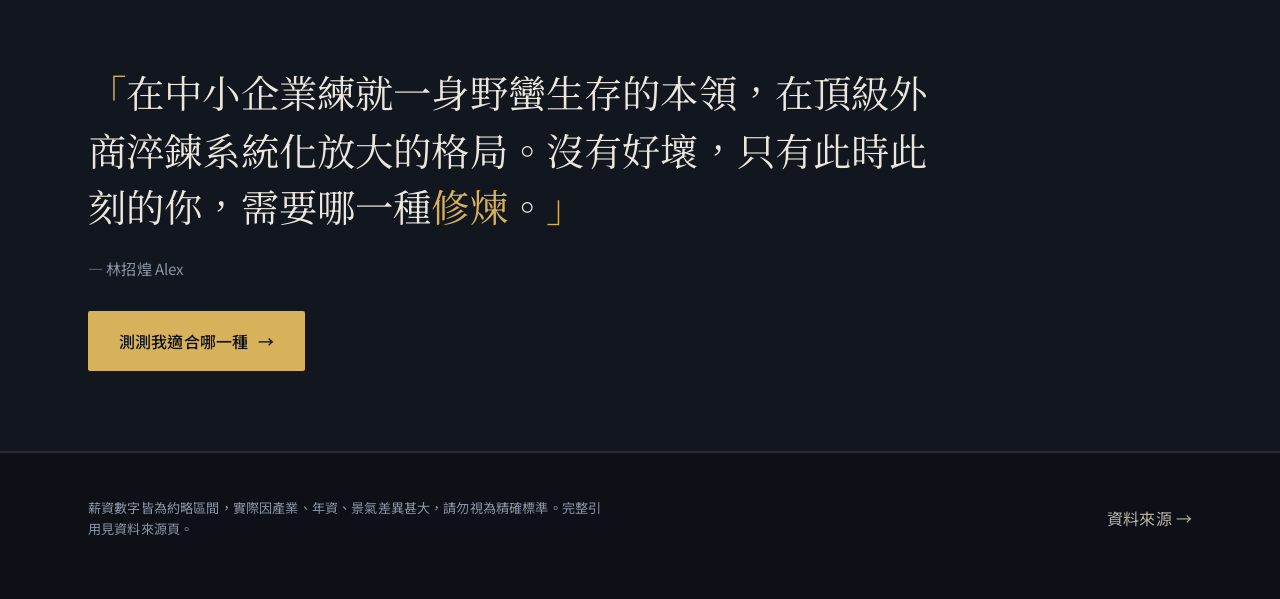
==== commit 81a11b1d: "feat: 導覽列加上 GitHub 連結；README 補上 live 網址" ====
--- a/companies.html
+++ b/companies.html
@@ -30,6 +30,9 @@
       <a href="companies.html">四類公司</a>
       <a href="navigator.html">職涯導航</a>
       <a href="sources.html">資料來源</a>
+      <a class="nav-gh" href="https://github.com/tingwei161803/career-choice" target="_blank" rel="noopener" aria-label="GitHub repository">
+        <svg width="18" height="18" viewBox="0 0 24 24" fill="currentColor" aria-hidden="true"><path d="M12 .3a12 12 0 0 0-3.79 23.4c.6.11.82-.26.82-.58v-2.03c-3.34.72-4.05-1.61-4.05-1.61-.54-1.4-1.33-1.77-1.33-1.77-1.09-.74.08-.73.08-.73 1.2.09 1.83 1.24 1.83 1.24 1.07 1.84 2.81 1.31 3.5 1 .11-.78.42-1.31.76-1.61-2.67-.3-5.47-1.33-5.47-5.93 0-1.31.47-2.38 1.24-3.22-.13-.31-.54-1.53.12-3.18 0 0 1.01-.32 3.3 1.23a11.5 11.5 0 0 1 6 0c2.29-1.55 3.3-1.23 3.3-1.23.66 1.65.25 2.87.12 3.18.77.84 1.24 1.91 1.24 3.22 0 4.61-2.81 5.63-5.48 5.92.43.37.81 1.1.81 2.22v3.29c0 .32.22.7.83.58A12 12 0 0 0 12 .3"/></svg>
+      </a>
       <a class="nav-cta" href="quiz.html">開始測驗</a>
     </nav>
     <button class="nav-toggle" aria-label="選單">
--- a/css/styles.css
+++ b/css/styles.css
@@ -117,6 +117,13 @@
   transition: all 0.25s var(--ease);
 }
 .nav-cta:hover { background: var(--gold); color: var(--ink-900) !important; }
+.nav-gh {
+  display: inline-flex; align-items: center; justify-content: center;
+  width: 34px; height: 34px; color: var(--paper-dim);
+  border-radius: 50%; transition: color 0.25s, background 0.25s;
+}
+.nav-gh:hover { color: var(--gold); background: var(--ink-700); }
+.nav-gh svg { display: block; }
 .nav-toggle { display: none; background: none; border: 0; color: var(--paper); cursor: pointer; }
 
 /* ---------- 按鈕 ---------- */
